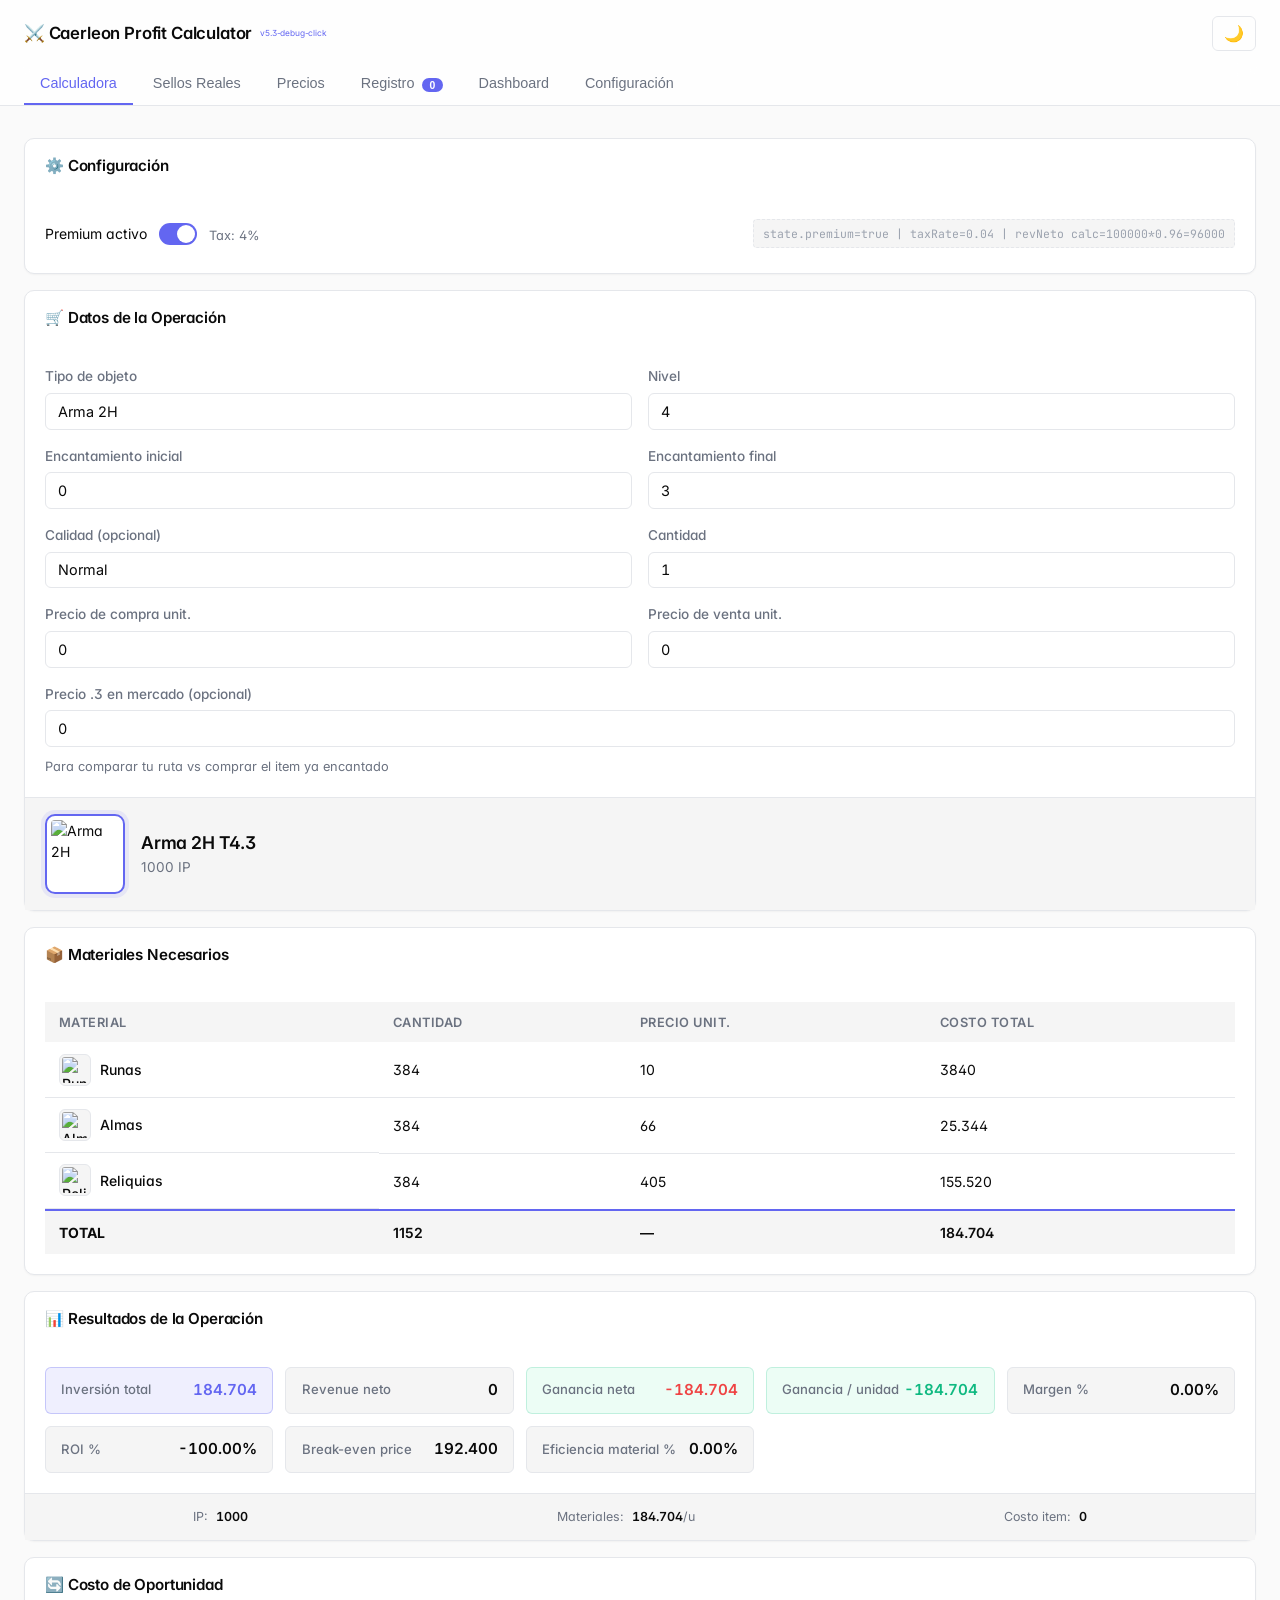
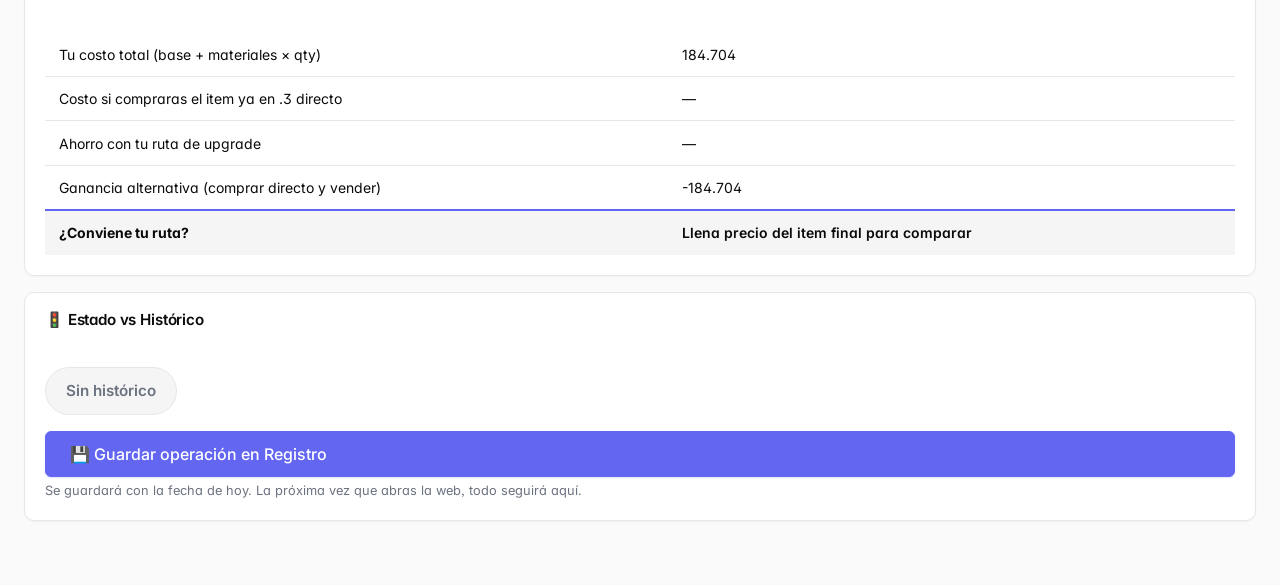
==== index.html @ 3585202a "New fix" ====
<!DOCTYPE html>
<html lang="es">
<head>
<meta charset="UTF-8">
<meta name="viewport" content="width=device-width, initial-scale=1.0">
<title>Calculadora de Profit de Caerleon</title>
<link rel="stylesheet" href="styles.css">
<script src="chart.umd.min.js"></script>
</head>
<body>
<div class="app">
  <!-- ========== HEADER ========== -->
  <header class="header">
    <div class="header-inner">
      <h1>⚔️ Caerleon Profit Calculator <small id="appVersion" style="font-size:0.5em;color:var(--accent);font-weight:400;"></small></h1>
      <button id="themeToggle" class="icon-btn" title="Cambiar tema">🌓</button>
    </div>
    <nav class="tabs">
      <button class="tab active" data-tab="calc">Calculadora</button>
      <button class="tab" data-tab="royal">Sellos Reales</button>
      <button class="tab" data-tab="precios">Precios</button>
      <button class="tab" data-tab="registro">Registro <span id="registroCount" class="badge">0</span></button>
      <button class="tab" data-tab="dashboard">Dashboard</button>
      <button class="tab" data-tab="settings">Configuración</button>
    </nav>
  </header>

  <main class="main">
    <!-- ========== TAB: CALCULADORA ========== -->
    <section id="tab-calc" class="tab-content active">
      <!-- Configuración -->
      <div class="card">
        <div class="card-header">⚙️ Configuración</div>
        <div class="card-body row gap-3 wrap">
          <label class="switch-row">
            <span>Premium activo</span>
            <input type="checkbox" id="cfgPremium" checked>
            <span class="switch-slider"></span>
            <span class="hint" id="cfgTaxHint">Tax: 4%</span>
          </label>
          <span class="debug-tax" id="debugTax"></span>
        </div>
      </div>

      <!-- Datos de la operación -->
      <div class="card">
        <div class="card-header">🛒 Datos de la Operación</div>
        <div class="card-body grid-2">
          <div class="field">
            <label>Tipo de objeto</label>
            <select id="inTipo"></select>
          </div>
          <div class="field">
            <label>Nivel</label>
            <select id="inTier">
              <option>4</option><option>5</option><option>6</option><option>7</option><option>8</option>
            </select>
          </div>
          <div class="field">
            <label>Encantamiento inicial</label>
            <select id="inEnchIni">
              <option>0</option><option>1</option><option>2</option><option>3</option>
            </select>
          </div>
          <div class="field">
            <label>Encantamiento final</label>
            <select id="inEnchFin">
              <option>0</option><option>1</option><option>2</option><option selected>3</option>
            </select>
          </div>
          <div class="field">
            <label>Calidad (opcional)</label>
            <select id="inCalidad">
              <option>Normal</option>
              <option>Bueno</option>
              <option>Notable</option>
              <option>Excelente</option>
              <option>Obra maestra</option>
            </select>
          </div>
          <div class="field">
            <label>Cantidad</label>
            <input type="number" id="inQty" value="1" min="1" step="1">
          </div>
          <div class="field">
            <label>Precio de compra unit.</label>
            <input type="number" id="inPCompra" value="0" min="0" step="1">
          </div>
          <div class="field">
            <label>Precio de venta unit.</label>
            <input type="number" id="inPVenta" value="0" min="0" step="1">
          </div>
          <div class="field full">
            <label id="inPDirLabel">Precio del item final en mercado (opcional)</label>
            <input type="number" id="inPDir" value="0" min="0" step="1" placeholder="0">
            <small class="hint">Para comparar tu ruta vs comprar el item ya encantado</small>
          </div>
        </div>
        <div class="item-preview" id="itemPreview"></div>
      </div>

      <!-- Materiales -->
      <div class="card">
        <div class="card-header">📦 Materiales Necesarios</div>
        <div class="card-body">
          <table class="data-table mat-table">
            <thead><tr><th>Material</th><th>Cantidad</th><th>Precio unit.</th><th>Costo total</th></tr></thead>
            <tbody>
              <tr><td class="mat-cell"><img class="mat-icon" data-mat="runa"  src="https://render.albiononline.com/v1/item/T5_RUNE.png"  alt="Runa"><span>Runas</span></td><td id="matRunaQty">0</td><td id="matRunaPrecio">0</td><td id="matRunaCosto">0</td></tr>
              <tr><td class="mat-cell"><img class="mat-icon" data-mat="alma"  src="https://render.albiononline.com/v1/item/T5_SOUL.png"  alt="Alma"><span>Almas</span></td><td id="matAlmaQty">0</td><td id="matAlmaPrecio">0</td><td id="matAlmaCosto">0</td></tr>
              <tr><td class="mat-cell"><img class="mat-icon" data-mat="relic" src="https://render.albiononline.com/v1/item/T5_RELIC.png" alt="Reliquia"><span>Reliquias</span></td><td id="matRelicQty">0</td><td id="matRelicPrecio">0</td><td id="matRelicCosto">0</td></tr>
              <tr class="total-row"><td><strong>TOTAL</strong></td><td id="matTotalQty">0</td><td>—</td><td id="matTotalCosto">0</td></tr>
            </tbody>
          </table>
        </div>
      </div>

      <!-- Resultados -->
      <div class="card">
        <div class="card-header">📊 Resultados de la Operación</div>
        <div class="card-body grid-2 results-grid">
          <div class="result-item primary"><span class="result-label">Inversión total</span><span class="result-val" id="rInversion">—</span></div>
          <div class="result-item"><span class="result-label">Revenue neto</span><span class="result-val" id="rRevNeto">—</span></div>
          <div class="result-item success big"><span class="result-label">Ganancia neta</span><span class="result-val" id="rProfit">—</span></div>
          <div class="result-item success"><span class="result-label">Ganancia / unidad</span><span class="result-val" id="rProfitUnit">—</span></div>
          <div class="result-item"><span class="result-label">Margen %</span><span class="result-val" id="rMargen">—</span></div>
          <div class="result-item"><span class="result-label">ROI %</span><span class="result-val" id="rROI">—</span></div>
          <div class="result-item"><span class="result-label">Break-even price</span><span class="result-val" id="rBreakeven">—</span></div>
          <div class="result-item"><span class="result-label">Eficiencia material %</span><span class="result-val" id="rEficiencia">—</span></div>
        </div>
        <div class="card-meta-line" id="cardMetaLine">
          <span>IP: <span id="rIP">—</span></span>
          <span>Materiales: <span id="rMatUnit">—</span>/u</span>
          <span>Costo item: <span id="rCostBase">—</span></span>
        </div>
      </div>

      <!-- Costo de oportunidad -->
      <div class="card">
        <div class="card-header">🔄 Costo de Oportunidad</div>
        <div class="card-body">
          <table class="data-table">
            <tbody>
              <tr><td>Tu costo total (base + materiales × qty)</td><td id="oppTuCosto">—</td></tr>
              <tr><td>Costo si compraras el item ya en <span id="oppEnchLabel">.3</span> directo</td><td id="oppDirecto">—</td></tr>
              <tr><td>Ahorro con tu ruta de upgrade</td><td id="oppAhorro">—</td></tr>
              <tr><td>Ganancia alternativa (comprar directo y vender)</td><td id="oppGananciaAlt">—</td></tr>
              <tr class="total-row"><td><strong>¿Conviene tu ruta?</strong></td><td id="oppVeredicto">—</td></tr>
            </tbody>
          </table>
        </div>
      </div>

      <!-- Estado + Guardar -->
      <div class="card">
        <div class="card-header">🚦 Estado vs Histórico</div>
        <div class="card-body">
          <div class="estado-badge" id="estadoBadge">Sin datos</div>
          <button id="btnGuardar" class="btn btn-primary btn-large">💾 Guardar operación en Registro</button>
          <p class="hint">Se guardará con la fecha de hoy. La próxima vez que abras la web, todo seguirá aquí.</p>
        </div>
      </div>
    </section>

    <!-- ========== TAB: SELLOS REALES ========== -->
    <section id="tab-royal" class="tab-content">
      <div class="card">
        <div class="card-header">⚙️ Configuración</div>
        <div class="card-body row gap-3 wrap">
          <label class="switch-row">
            <span>Premium activo</span>
            <input type="checkbox" id="royalPremium" class="switch-input">
            <span class="switch-slider"></span>
          </label>
          <span id="royalTaxHint" class="hint">Tax: 4% con Premium, 8% sin Premium.</span>
          <span class="debug-tax" id="royalDebugTax" style="margin-left:auto;font-size:0.75rem;color:var(--text-secondary);"></span>
        </div>
      </div>

      <div class="card">
        <div class="card-header">👑 Crafting con Sellos Reales</div>
        <div class="card-body">
          <p class="hint" style="margin-top:0;">Combinas un item base + sellos reales para crear un item "Real" que vendes en el Mercado Negro.</p>

          <div class="form-grid">
            <div>
              <label class="label">Slot del item</label>
              <div class="cselect" data-cs="royalSlot">
                <button type="button" class="cselect-trigger" aria-haspopup="listbox" aria-expanded="false">
                  <span class="cselect-label">Casco Real</span>
                  <svg class="cselect-chev" viewBox="0 0 24 24" width="14" height="14" fill="none" stroke="currentColor" stroke-width="2.5" stroke-linecap="round" stroke-linejoin="round"><polyline points="6 9 12 15 18 9"/></svg>
                </button>
                <ul class="cselect-menu" role="listbox">
                  <li role="option" data-value="helmet" class="cselect-option active">Casco Real</li>
                  <li role="option" data-value="chest" class="cselect-option">Peto Real</li>
                  <li role="option" data-value="boots" class="cselect-option">Botas Reales</li>
                </ul>
              </div>
              <small class="hint">Las capas usan Corazón + Blasón, no Sellos Reales.</small>
            </div>
            <div>
              <label class="label">Nivel</label>
              <div class="cselect" data-cs="royalTier">
                <button type="button" class="cselect-trigger" aria-haspopup="listbox" aria-expanded="false">
                  <span class="cselect-label">T4 (Sello Real de Aprendiz)</span>
                  <svg class="cselect-chev" viewBox="0 0 24 24" width="14" height="14" fill="none" stroke="currentColor" stroke-width="2.5" stroke-linecap="round" stroke-linejoin="round"><polyline points="6 9 12 15 18 9"/></svg>
                </button>
                <ul class="cselect-menu" role="listbox">
                  <li role="option" data-value="4" class="cselect-option active">T4 (Sello Real de Aprendiz)</li>
                  <li role="option" data-value="5" class="cselect-option">T5 (Sello Real de Experto)</li>
                  <li role="option" data-value="6" class="cselect-option">T6 (Sello Real de Maestro)</li>
                </ul>
              </div>
            </div>
            <div id="royalMaterialWrap">
              <label class="label">Material base</label>
              <div class="cselect" data-cs="royalMaterial">
                <button type="button" class="cselect-trigger" aria-haspopup="listbox" aria-expanded="false">
                  <span class="cselect-label">Tela</span>
                  <svg class="cselect-chev" viewBox="0 0 24 24" width="14" height="14" fill="none" stroke="currentColor" stroke-width="2.5" stroke-linecap="round" stroke-linejoin="round"><polyline points="6 9 12 15 18 9"/></svg>
                </button>
                <ul class="cselect-menu" role="listbox">
                  <li role="option" data-value="cloth" class="cselect-option active">Tela</li>
                  <li role="option" data-value="leather" class="cselect-option">Cuero</li>
                  <li role="option" data-value="plate" class="cselect-option">Placa</li>
                </ul>
              </div>
            </div>
            <div>
              <label for="royalQty" class="label">Cantidad</label>
              <input type="number" id="royalQty" class="input" value="1" min="1" step="1">
            </div>
            <div>
              <label for="royalBasePrice" class="label">Precio compra item base</label>
              <input type="number" id="royalBasePrice" class="input" value="0" min="0" step="1">
              <small class="hint">Ej: Túnica de Erudito, Casco de Soldado</small>
            </div>
            <div>
              <label class="label">Precio del Sello Real</label>
              <div class="sigil-price-display" id="royalSigilPriceDisplay">
                <img id="royalSigilIcon" class="mat-icon-sm" src="" alt="">
                <div class="sigil-price-info">
                  <div class="sigil-price-name"><span id="royalSigilName">Sello Real de Aprendiz</span></div>
                  <div class="sigil-price-value"><span id="royalSigilValue">0</span> plata</div>
                </div>
                <small class="hint">Edita este precio en la pestaña Precios.</small>
              </div>
            </div>
            <div>
              <label for="royalCraftFee" class="label">Costo crafteo (focus + estación)</label>
              <input type="number" id="royalCraftFee" class="input" value="2500" min="0" step="100">
              <small class="hint">Aprox 2-3k de plata</small>
            </div>
            <div>
              <label for="royalSellPrice" class="label">Precio venta item Real (Mercado Negro)</label>
              <input type="number" id="royalSellPrice" class="input" value="0" min="0" step="1">
              <small class="hint">Precio en el Mercado Negro (Caerleon)</small>
            </div>
          </div>
        </div>
      </div>

      <div class="card">
        <div class="card-header">📊 Resultado</div>
        <div class="card-body">
          <div class="royal-summary">
            <div class="royal-summary-left">
              <div class="royal-item-card">
                <img id="royalItemIcon" class="item-icon-lg" src="" alt="">
                <div>
                  <div id="royalItemName" class="royal-item-name">Casco Real</div>
                  <div id="royalItemMeta" class="royal-item-meta">T4 · Tela · Cantidad: 1</div>
                </div>
              </div>
              <div class="royal-costs">
                <div class="cost-row"><span>Objeto base (<span id="royalBaseCount">1</span>×)</span><span id="royalBaseCost">0</span></div>
                <div class="cost-row"><span>Sellos (<span id="royalSigilCount">2</span>× <span id="royalSigilTierLbl">T4</span> × <span id="royalQtyLbl">1</span> und)</span><span id="royalSigilCost">0</span></div>
                <div class="cost-row"><span>Costo crafteo</span><span id="royalCraftCost">0</span></div>
                <div class="cost-row total"><span>Inversión total</span><span id="royalTotalCost">0</span></div>
              </div>
            </div>
            <div class="royal-summary-right">
              <div class="cost-row"><span>Venta (<span id="royalSellQtyLbl">1</span> und)</span><span id="royalGrossRevenue">0</span></div>
              <div class="cost-row"><span>Impuesto (<span id="royalTaxPctLbl">4</span>%)</span><span id="royalTaxAmount">0</span></div>
              <div class="cost-row"><span>Ingreso neto</span><span id="royalNetRevenue">0</span></div>
              <div class="cost-row total"><span>Ganancia</span><span id="royalProfit">0</span></div>
              <div class="royal-metrics">
                <div class="metric-pill"><span class="metric-lbl">ROI</span><span id="royalROI">0%</span></div>
                <div class="metric-pill"><span class="metric-lbl">Margen</span><span id="royalMargin">0%</span></div>
                <div class="metric-pill"><span class="metric-lbl">Ganancia/unidad</span><span id="royalProfitUnit">0</span></div>
              </div>
              <div class="row gap-2" style="margin-top: 1rem;">
                <button id="royalRegister" class="btn btn-primary">📝 Registrar operación</button>
                <button id="royalReset" class="btn btn-secondary">↺ Limpiar</button>
              </div>
            </div>
          </div>
        </div>
      </div>
    </section>

    <!-- ========== TAB: PRECIOS ========== -->
    <section id="tab-precios" class="tab-content">
      <div class="card">
        <div class="card-header">💰 Precios de Materiales (por unidad)</div>
        <div class="card-body">
          <p class="hint">Edita los precios a los que TÚ compraste cada material. Se usan en todas las operaciones.</p>
          <table class="data-table editable-table">
            <thead><tr><th>Nivel</th><th><img class="header-icon" data-mat="runa"  src="https://render.albiononline.com/v1/item/T5_RUNE.png"  alt="">Runa</th><th><img class="header-icon" data-mat="alma"  src="https://render.albiononline.com/v1/item/T5_SOUL.png"  alt="">Alma</th><th><img class="header-icon" data-mat="relic" src="https://render.albiononline.com/v1/item/T5_RELIC.png" alt="">Reliquia</th></tr></thead>
            <tbody id="preciosBody"></tbody>
          </table>
          <small class="hint" style="display:block;margin-top:0.5rem;">✓ Se guardan automáticamente al editar.</small>
        </div>
      </div>

      <div class="card">
        <div class="card-header">👑 Precios de Sellos Reales (T4 - T6)</div>
        <div class="card-body">
          <p class="hint">Precio por unidad de cada Sello Real. Se usan automáticamente en el módulo de <strong>Sellos Reales</strong>.</p>
          <table class="data-table editable-table sigilos-table">
            <thead>
              <tr>
                <th>Nivel</th>
                <th><img class="header-icon" src="https://render.albiononline.com/v1/item/QUESTITEM_TOKEN_ROYAL_T4.png" alt="Aprendiz">Sello Real (por unidad)</th>
              </tr>
            </thead>
            <tbody id="sellosBody"></tbody>
          </table>
          <small class="hint" style="display:block;margin-top:0.5rem;">✓ Se guardan automáticamente al editar.</small>
        </div>
      </div>
    </section>

    <!-- ========== TAB: REGISTRO ========== -->
    <section id="tab-registro" class="tab-content">
      <div class="card">
        <div class="card-header">
          <span>📜 Registro de Operaciones</span>
          <span class="badge" id="regCountHeader">0 operaciones</span>
        </div>
        <div class="card-body">
          <div class="filters row gap-2 wrap">
            <input type="text" id="regSearch" placeholder="🔍 Buscar por tipo/tier/notas..." class="search-input">
            <select id="regFilterTipo">
              <option value="">Todos los tipos</option>
            </select>
            <select id="regFilterEstado">
              <option value="">Todos los estados</option>
              <option>🟢 Excelente</option>
              <option>🟡 Buena</option>
              <option>🔵 Bulk Win</option>
              <option>🟠 Marginal</option>
              <option>🔴 Pérdida</option>
            </select>
            <button id="btnLimpiarFiltros" class="btn btn-secondary">Limpiar filtros</button>
          </div>
          <div class="table-scroll">
            <table class="data-table registro-table">
              <thead>
                <tr>
                  <th></th>
                  <th>Fecha</th>
                  <th>Tipo</th>
                  <th>Nivel</th>
                  <th>Enc.</th>
                  <th>Cant.</th>
                  <th>Inversión</th>
                  <th>P.Venta (esp.)</th>
                  <th>Ganancia Real</th>
                  <th>Estado</th>
                  <th></th>
                </tr>
              </thead>
              <tbody id="registroBody"></tbody>
            </table>
          </div>
          <p class="hint" id="regEmpty" style="display:none;">📭 Sin operaciones registradas todavía. Ve a Calculadora y guarda tu primera.</p>
        </div>
      </div>
    </section>

    <!-- ========== TAB: DASHBOARD ========== -->
    <section id="tab-dashboard" class="tab-content">
      <!-- Period selector + Goal config -->
      <div class="dashboard-toolbar">
        <div class="period-selector">
          <label>Período</label>
          <select id="dashPeriod">
            <option value="week">Última semana</option>
            <option value="month" selected>Mes</option>
            <option value="custom">Por fecha</option>
          </select>
          <select id="dashMonthSelect" class="hidden">
            <!-- populated by JS -->
          </select>
        </div>
        <div class="goal-config" id="goalConfig">
          <label>Meta</label>
          <input type="number" id="dashGoalAmount" value="1000000" min="0" step="100000">
          <select id="dashGoalPeriod">
            <option value="day">diaria</option>
            <option value="week">semanal</option>
            <option value="month" selected>mensual</option>
          </select>
        </div>
      </div>
      <div class="period-custom hidden" id="periodCustom">
        <label>Desde</label>
        <input type="date" id="dashDateFrom">
        <label>Hasta</label>
        <input type="date" id="dashDateTo">
      </div>

      <div class="kpi-grid" id="kpiGrid"></div>

      <!-- Comparative chart: current vs previous period -->
      <div class="chart-card">
        <div class="chart-header-row">
          <div>
            <div class="chart-title">Profit por día</div>
            <div class="chart-subtitle">Sólidas = período actual · gris = período anterior</div>
          </div>
          <div class="chart-trend-pill" id="compareTrend">—</div>
        </div>
        <canvas id="chartCompare"></canvas>
      </div>

      <div class="grid-2-cards">
        <div class="chart-card">
          <div class="chart-title">Distribución por estado</div>
          <div class="chart-subtitle">Cómo se reparten tus operaciones</div>
          <div class="donut-wrapper">
            <canvas id="chartStatus"></canvas>
            <div class="donut-center">
              <div class="donut-center-value" id="donutCenterValue">0</div>
              <div class="donut-center-label">Operaciones</div>
            </div>
          </div>
          <div class="donut-legend" id="donutLegend"></div>
        </div>
        <div class="chart-card">
          <div class="chart-title">Meta del período</div>
          <div class="chart-subtitle">Progreso hacia tu objetivo</div>
          <div class="gauge-wrapper">
            <canvas id="chartGauge"></canvas>
            <div class="gauge-center">
              <div class="gauge-value" id="gaugeValue">0%</div>
              <div class="gauge-label" id="gaugeLabel">de la meta</div>
            </div>
          </div>
          <div class="goal-meta-info" id="goalMetaInfo">
            <span id="goalRemaining">— restantes</span>
          </div>
        </div>
      </div>

      <div class="grid-2-cards">
        <div class="chart-card">
          <div class="chart-title">Profit por tier</div>
          <div class="chart-subtitle">Cuál te deja más silver</div>
          <canvas id="chartTier"></canvas>
        </div>
        <div class="chart-card">
          <div class="chart-title">Profit por tipo de objeto</div>
          <div class="chart-subtitle">Cuál item es tu fuerte</div>
          <canvas id="chartTipo" style="max-height: 220px;"></canvas>
        </div>
      </div>

      <div class="chart-card">
        <div class="chart-title">Top operaciones</div>
        <div class="chart-subtitle">Tus mejores trades del período</div>
        <div class="performer-list" id="performerList"></div>
      </div>
    </section>

    <!-- ========== TAB: SETTINGS ========== -->
    <section id="tab-settings" class="tab-content">
      <!-- ===== SYNC CARD (minimalist) ===== -->
      <div class="card">
        <div class="card-header">☁️ Sincronización</div>
        <div class="card-body">
          <!-- Connected view: just status pill + auto-sync indicator -->
          <div id="syncConnectedView" class="hidden">
            <div class="sync-info">
              <div class="sync-status-row">
                <span class="sync-pulse-dot"></span>
                <span><strong>Auto-sync activo</strong></span>
              </div>
              <p class="hint" id="syncConnectedInfo" style="margin: 0.5rem 0 0 0;">
                Tus datos se guardan automáticamente en este dispositivo y en la nube.
              </p>
            </div>
          </div>

          <!-- Not connected view: token input only -->
          <div id="syncSetupView">
            <p class="hint" style="margin-top: 0;">
              Conecta una vez con GitHub para que tu data se sincronice automáticamente entre dispositivos.
            </p>
            <details class="gist-help" style="margin-top: 0.75rem;">
              <summary>📖 ¿Cómo conecto? (click aquí)</summary>
              <ol class="hint" style="margin-top: 0.5rem; padding-left: 1.2rem; line-height: 1.7;">
                <li>Ve a <a href="https://github.com/settings/tokens/new?scopes=gist&description=Caerleon%20Profit%20Calculator" target="_blank" rel="noopener">github.com/settings/tokens/new</a></li>
                <li>Marca solo el scope <code>gist</code> (ya viene marcado)</li>
                <li>Click <strong>Generate token</strong> y cópialo (empieza con <code>ghp_...</code>)</li>
                <li>Pégalo abajo. Solo lo haces una vez.</li>
              </ol>
            </details>
            <div class="form-grid" style="margin-top: 1rem;">
              <div>
                <label for="ghToken" class="label">GitHub Token</label>
                <input type="password" id="ghToken" class="input" placeholder="ghp_xxxxxxxxxxxxxxxxxxxx" autocomplete="off">
              </div>
              <div>
                <label for="ghGistId" class="label">Gist ID (opcional)</label>
                <input type="text" id="ghGistId" class="input" placeholder="se crea automáticamente">
              </div>
            </div>
            <div class="row" style="margin-top: 1rem;">
              <button id="btnSyncSave" class="btn btn-primary">🔗 Conectar</button>
            </div>
          </div>

          <!-- Hidden status indicator (used internally) -->
          <div id="syncStatus" class="hidden"></div>
        </div>
      </div>

      <!-- ===== BACKUP CARD (minimalist) ===== -->
      <div class="card">
        <div class="card-header">💾 Respaldo Local</div>
        <div class="card-body">
          <p class="hint" style="margin: 0;">
            Tus datos se guardan automáticamente en este navegador.
          </p>
          <div id="storageInfo" class="hint" style="margin-top: 0.5rem;"></div>
          <div id="backupRestoreArea" class="hidden" style="margin-top: 0.75rem;">
            <button id="btnRestoreBackup" class="btn btn-secondary btn-sm">♻️ Restaurar respaldo automático</button>
          </div>
        </div>
      </div>

      <!-- ===== ADVANCED (collapsed by default) ===== -->
      <details class="advanced-section">
        <summary>⚙️ Opciones avanzadas</summary>
        <div class="card-body" style="padding-top: 1rem;">
          <div class="row gap-2 wrap">
            <button id="btnExport" class="btn btn-secondary btn-sm">📤 Exportar JSON</button>
            <button id="btnImport" class="btn btn-secondary btn-sm">📥 Importar JSON</button>
            <input type="file" id="fileImport" accept=".json" style="display:none">
            <button id="btnSyncTest" class="btn btn-secondary btn-sm">🔌 Probar conexión</button>
            <button id="btnSyncNow" class="btn btn-secondary btn-sm">⬆️ Forzar push</button>
            <button id="btnSyncPull" class="btn btn-secondary btn-sm">⬇️ Forzar pull</button>
            <button id="btnSyncDisconnect" class="btn btn-danger btn-sm">🔌 Desconectar nube</button>
            <button id="btnClear" class="btn btn-danger btn-sm">🗑️ Borrar todo local</button>
          </div>
        </div>
      </details>

      <!-- ===== ABOUT ===== -->
      <div class="card">
        <div class="card-header">ℹ️ Acerca de</div>
        <div class="card-body">
          <p><strong>Calculadora de Profit de Caerleon</strong> — Para Albion Online.</p>
          <p>Calcula profits de Black Market (Caerleon) considerando materiales, encantamientos y tax.</p>
          <p class="hint">Tax: 4% con Premium, 8% sin Premium. Materiales por paso: 2H=384, 1H=288, Pecho/Bolsa=192, Cabeza/Pies/Capa/Secundaria=96.</p>
        </div>
      </div>
    </section>
  </main>
</div>

<div id="toast" class="toast"></div>

<script src="app.js?v=5.3"></script>
</body>
</html>
---- styles.css ----
/* ===========================================
   Caerleon Profit Calculator - Styles v2
   Dual theme (light default), modern typography
   Inspired by Linear / Vercel / modern fintech
   =========================================== */

@import url('https://fonts.googleapis.com/css2?family=Inter:wght@400;500;600;700;800&family=JetBrains+Mono:wght@500&display=swap');

:root,
[data-theme="light"] {
  /* Surface */
  --bg-base: #fafafa;
  --bg-card: #ffffff;
  --bg-card-hover: #ffffff;
  --bg-subtle: #f5f5f5;
  --bg-input: #ffffff;
  --bg-input-focus: #ffffff;

  /* Borders */
  --border: #e5e7eb;
  --border-hover: #d1d5db;
  --border-focus: #6366f1;

  /* Text */
  --text-primary: #0a0a0a;
  --text-secondary: #6b7280;
  --text-muted: #9ca3af;
  --text-inverse: #ffffff;

  /* Accent (Indigo, modern) */
  --accent: #6366f1;
  --accent-hover: #4f46e5;
  --accent-dim: rgba(99, 102, 241, 0.1);
  --accent-border: rgba(99, 102, 241, 0.3);

  /* Status */
  --success: #10b981;
  --success-bg: #ecfdf5;
  --success-border: rgba(16, 185, 129, 0.2);
  --warning: #f59e0b;
  --warning-bg: #fffbeb;
  --warning-border: rgba(245, 158, 11, 0.2);
  --danger: #ef4444;
  --danger-bg: #fef2f2;
  --danger-border: rgba(239, 68, 68, 0.2);
  --info: #3b82f6;
  --info-bg: #eff6ff;
  --info-border: rgba(59, 130, 246, 0.2);

  /* Estados del Excel */
  --excelente: #10b981;
  --buena: #f59e0b;
  --bulk: #6366f1;
  --marginal: #f97316;
  --perdida: #ef4444;

  /* Effects */
  --shadow-sm: 0 1px 2px rgba(0,0,0,0.04);
  --shadow:    0 1px 3px rgba(0,0,0,0.06), 0 1px 2px rgba(0,0,0,0.04);
  --shadow-md: 0 4px 8px rgba(0,0,0,0.06), 0 2px 4px rgba(0,0,0,0.04);
  --shadow-lg: 0 10px 20px rgba(0,0,0,0.08), 0 4px 8px rgba(0,0,0,0.04);
  --radius-sm: 6px;
  --radius:    10px;
  --radius-lg: 14px;

  /* Animation tokens (emil-design) */
  --ease-out:    cubic-bezier(0.23, 1, 0.32, 1);
  --ease-in-out: cubic-bezier(0.77, 0, 0.175, 1);
  --ease-drawer: cubic-bezier(0.32, 0.72, 0, 1);

  --dur-press: 120ms;
  --dur-hover: 180ms;
  --dur-tab:   220ms;
  --dur-modal: 280ms;
  --dur-toast: 300ms;
  --dur-card:  250ms;

  /* Chart colors */
  --chart-grid: rgba(0, 0, 0, 0.05);
  --chart-text: #6b7280;
}

[data-theme="dark"] {
  --bg-base: #0a0a0a;
  --bg-card: #131316;
  --bg-card-hover: #1a1a1f;
  --bg-subtle: #0d0d10;
  --bg-input: #0d0d10;
  --bg-input-focus: #1a1a1f;

  --border: #27272a;
  --border-hover: #3f3f46;
  --border-focus: #818cf8;

  --text-primary: #fafafa;
  --text-secondary: #a1a1aa;
  --text-muted: #71717a;
  --text-inverse: #0a0a0a;

  --accent: #818cf8;
  --accent-hover: #a5b4fc;
  --accent-dim: rgba(129, 140, 248, 0.15);
  --accent-border: rgba(129, 140, 248, 0.4);

  --success: #34d399;
  --success-bg: rgba(52, 211, 153, 0.1);
  --success-border: rgba(52, 211, 153, 0.3);
  --warning: #fbbf24;
  --warning-bg: rgba(251, 191, 36, 0.1);
  --warning-border: rgba(251, 191, 36, 0.3);
  --danger: #f87171;
  --danger-bg: rgba(248, 113, 113, 0.1);
  --danger-border: rgba(248, 113, 113, 0.3);
  --info: #60a5fa;
  --info-bg: rgba(96, 165, 250, 0.1);
  --info-border: rgba(96, 165, 250, 0.3);

  --excelente: #34d399;
  --buena: #fbbf24;
  --bulk: #818cf8;
  --marginal: #fb923c;
  --perdida: #f87171;

  --shadow-sm: 0 1px 2px rgba(0,0,0,0.3);
  --shadow:    0 1px 3px rgba(0,0,0,0.4), 0 1px 2px rgba(0,0,0,0.3);
  --shadow-md: 0 4px 8px rgba(0,0,0,0.5), 0 2px 4px rgba(0,0,0,0.3);
  --shadow-lg: 0 10px 20px rgba(0,0,0,0.5), 0 4px 8px rgba(0,0,0,0.3);

  --chart-grid: rgba(255, 255, 255, 0.06);
  --chart-text: #a1a1aa;
}

/* ========== BASE ========== */
* { box-sizing: border-box; margin: 0; padding: 0; }

html, body { height: 100%; }

body {
  font-family: 'Inter', -apple-system, BlinkMacSystemFont, "Segoe UI", Roboto, sans-serif;
  background: var(--bg-base);
  color: var(--text-primary);
  font-size: 14px;
  line-height: 1.5;
  -webkit-font-smoothing: antialiased;
  -moz-osx-font-smoothing: grayscale;
  font-feature-settings: 'cv11', 'ss01', 'ss03';
  transition: background-color var(--dur-modal) var(--ease-out),
              color var(--dur-modal) var(--ease-out);
}

/* ========== LAYOUT ========== */
.app {
  min-height: 100vh;
  display: flex;
  flex-direction: column;
}

.header {
  background: rgba(255, 255, 255, 0.8);
  backdrop-filter: saturate(180%) blur(20px);
  -webkit-backdrop-filter: saturate(180%) blur(20px);
  border-bottom: 1px solid var(--border);
  position: sticky;
  top: 0;
  z-index: 10;
  transition: background var(--dur-modal) var(--ease-out),
              border-color var(--dur-modal) var(--ease-out);
}

[data-theme="dark"] .header {
  background: rgba(10, 10, 10, 0.8);
}

.header-inner {
  max-width: 1280px;
  margin: 0 auto;
  padding: 1rem 1.5rem 0.75rem;
  display: flex;
  justify-content: space-between;
  align-items: center;
}

.header h1 {
  font-size: 1.05rem;
  color: var(--text-primary);
  font-weight: 600;
  letter-spacing: -0.01em;
  display: flex;
  align-items: center;
  gap: 0.5rem;
}

.tabs {
  max-width: 1280px;
  margin: 0 auto;
  padding: 0 1.5rem;
  display: flex;
  gap: 0.25rem;
  overflow-x: auto;
}

.tab {
  background: transparent;
  border: none;
  color: var(--text-secondary);
  padding: 0.75rem 1rem;
  cursor: pointer;
  font-size: 0.9rem;
  font-weight: 500;
  border-bottom: 2px solid transparent;
  transition: color var(--dur-hover) var(--ease-out),
              border-color var(--dur-tab) var(--ease-out),
              transform var(--dur-press) var(--ease-out);
  white-space: nowrap;
  position: relative;
}

.tab:hover { color: var(--text-primary); }
.tab:active { transform: scale(0.97); }
.tab.active {
  color: var(--accent);
  border-bottom-color: var(--accent);
}

.badge {
  background: var(--accent);
  color: white;
  font-size: 0.65rem;
  padding: 0.1rem 0.45rem;
  border-radius: 10px;
  margin-left: 0.25rem;
  font-weight: 600;
}

.main {
  max-width: 1280px;
  margin: 0 auto;
  padding: 2rem 1.5rem 3rem;
  width: 100%;
}

.tab-content {
  display: none;
  animation: tab-in var(--dur-tab) var(--ease-out);
}

.tab-content.active { display: block; }

@keyframes tab-in {
  from { opacity: 0; transform: translateY(4px); }
  to   { opacity: 1; transform: translateY(0); }
}

/* ========== CARDS ========== */
.card {
  background: var(--bg-card);
  border: 1px solid var(--border);
  border-radius: var(--radius);
  margin-bottom: 1rem;
  box-shadow: var(--shadow-sm);
  transition: border-color var(--dur-card) var(--ease-out),
              transform var(--dur-card) var(--ease-out),
              box-shadow var(--dur-card) var(--ease-out),
              background-color var(--dur-modal) var(--ease-out);
}

.card:hover {
  border-color: var(--border-hover);
  box-shadow: var(--shadow-md);
}

.card-header {
  padding: 1rem 1.25rem;
  font-weight: 600;
  font-size: 0.95rem;
  color: var(--text-primary);
  display: flex;
  justify-content: space-between;
  align-items: center;
  letter-spacing: -0.01em;
}

.card-header .muted {
  color: var(--text-secondary);
  font-size: 0.85rem;
  font-weight: 400;
}

.card-body {
  padding: 1.25rem;
}

/* ========== FORMS ========== */
.grid-2 {
  display: grid;
  grid-template-columns: repeat(2, 1fr);
  gap: 1rem;
}

.field {
  display: flex;
  flex-direction: column;
  gap: 0.4rem;
}

.field.full { grid-column: 1 / -1; }

.field label {
  font-size: 0.85rem;
  color: var(--text-secondary);
  font-weight: 500;
}

.field input,
.field select,
.search-input,
input[type="text"],
input[type="number"] {
  background: var(--bg-input);
  border: 1px solid var(--border);
  border-radius: var(--radius-sm);
  padding: 0.55rem 0.75rem;
  color: var(--text-primary);
  font-size: 0.9rem;
  font-family: inherit;
  font-weight: 400;
  width: 100%;
  transition: border-color var(--dur-hover) var(--ease-out),
              box-shadow var(--dur-hover) var(--ease-out),
              background-color var(--dur-modal) var(--ease-out);
}

.field input:focus,
.field select:focus,
.search-input:focus {
  outline: none;
  border-color: var(--accent);
  box-shadow: 0 0 0 3px var(--accent-dim);
}

input[type="number"] {
  font-variant-numeric: tabular-nums;
  font-feature-settings: 'tnum';
}

select {
  appearance: none;
  -webkit-appearance: none;
  background-image: url("data:image/svg+xml,%3Csvg xmlns='http://www.w3.org/2000/svg' width='12' height='12' viewBox='0 0 12 12' fill='none'%3E%3Cpath d='M3 4.5L6 7.5L9 4.5' stroke='%236b7280' stroke-width='1.5' stroke-linecap='round' stroke-linejoin='round'/%3E%3C/svg%3E");
  background-repeat: no-repeat;
  background-position: right 0.7rem center;
  padding-right: 2rem;
}

/* ========== BUTTONS ========== */
.btn {
  background: var(--bg-card);
  border: 1px solid var(--border);
  color: var(--text-primary);
  padding: 0.55rem 1rem;
  border-radius: var(--radius-sm);
  font-size: 0.9rem;
  font-family: inherit;
  font-weight: 500;
  cursor: pointer;
  transition: background-color var(--dur-hover) var(--ease-out),
              border-color var(--dur-hover) var(--ease-out),
              color var(--dur-hover) var(--ease-out),
              transform var(--dur-press) var(--ease-out),
              box-shadow var(--dur-hover) var(--ease-out);
  display: inline-flex;
  align-items: center;
  gap: 0.4rem;
  will-change: transform;
}

.btn:hover {
  background: var(--bg-subtle);
  border-color: var(--border-hover);
}

.btn:active { transform: scale(0.97); }

.btn-primary {
  background: var(--accent);
  color: white;
  border-color: var(--accent);
  box-shadow: 0 1px 2px rgba(99, 102, 241, 0.2);
}

.btn-primary:hover {
  background: var(--accent-hover);
  border-color: var(--accent-hover);
  box-shadow: 0 4px 12px rgba(99, 102, 241, 0.3);
}

.btn-secondary { background: var(--bg-subtle); }

.btn-danger {
  background: var(--danger-bg);
  color: var(--danger);
  border-color: var(--danger-border);
}

.btn-danger:hover {
  background: var(--danger);
  color: white;
  border-color: var(--danger);
}

.btn-large {
  padding: 0.75rem 1.5rem;
  font-size: 1rem;
  width: 100%;
  margin-top: 1rem;
}

.icon-btn {
  background: transparent;
  border: 1px solid var(--border);
  color: var(--text-secondary);
  font-size: 1rem;
  cursor: pointer;
  padding: 0.45rem 0.7rem;
  border-radius: var(--radius-sm);
  transition: all var(--dur-hover) var(--ease-out);
}

.icon-btn:hover {
  background: var(--bg-subtle);
  color: var(--text-primary);
  border-color: var(--border-hover);
}

/* ========== SWITCH ========== */
.switch-row {
  display: flex;
  align-items: center;
  gap: 0.75rem;
  cursor: pointer;
  padding: 0.5rem 0;
  user-select: none;
}

.switch-row input[type="checkbox"] { display: none; }

.switch-slider {
  width: 38px;
  height: 22px;
  background: var(--border);
  border-radius: 12px;
  position: relative;
  transition: background var(--dur-hover) var(--ease-out);
  flex-shrink: 0;
}

.switch-slider::after {
  content: "";
  position: absolute;
  top: 2px;
  left: 2px;
  width: 18px;
  height: 18px;
  background: white;
  border-radius: 50%;
  transition: transform var(--dur-hover) var(--ease-out);
  box-shadow: var(--shadow-sm);
}

.switch-row input:checked + .switch-slider { background: var(--accent); }
.switch-row input:checked + .switch-slider::after { transform: translateX(16px); }

/* ========== TABLES ========== */
.data-table {
  width: 100%;
  border-collapse: collapse;
  font-size: 0.875rem;
}

.data-table th {
  background: var(--bg-subtle);
  color: var(--text-secondary);
  padding: 0.65rem 0.85rem;
  text-align: left;
  font-weight: 600;
  font-size: 0.8rem;
  text-transform: uppercase;
  letter-spacing: 0.04em;
  white-space: nowrap;
}

.data-table td {
  padding: 0.7rem 0.85rem;
  border-bottom: 1px solid var(--border);
  color: var(--text-primary);
}

.data-table tr:last-child td { border-bottom: none; }

.data-table tr:hover td { background: var(--bg-subtle); }

.data-table .total-row td {
  background: var(--bg-subtle);
  font-weight: 600;
  border-top: 2px solid var(--accent);
  color: var(--text-primary);
}

.editable-table input {
  width: 100%;
  background: var(--bg-input);
  border: 1px solid var(--border);
  color: var(--text-primary);
  padding: 0.45rem 0.6rem;
  border-radius: 4px;
  font-family: inherit;
  font-size: 0.875rem;
  transition: border-color var(--dur-hover) var(--ease-out);
}

.editable-table input:focus {
  outline: none;
  border-color: var(--accent);
  box-shadow: 0 0 0 3px var(--accent-dim);
}

.table-scroll { overflow-x: auto; max-width: 100%; }

/* ========== RESULTS ========== */
.results-grid {
  display: grid;
  grid-template-columns: repeat(auto-fit, minmax(220px, 1fr));
  gap: 0.75rem;
}

.result-item {
  display: flex;
  justify-content: space-between;
  align-items: center;
  padding: 0.7rem 0.95rem;
  background: var(--bg-subtle);
  border-radius: var(--radius-sm);
  border: 1px solid var(--border);
  transition: border-color var(--dur-hover) var(--ease-out);
}

.result-item:hover { border-color: var(--border-hover); }

.result-item.primary {
  background: var(--accent-dim);
  border-color: var(--accent-border);
}

.result-item.success {
  background: var(--success-bg);
  border-color: var(--success-border);
}

.result-item.success.big {
  font-size: 1.05rem;
  font-weight: 600;
}

.result-item.warning {
  background: var(--warning-bg);
  border-color: var(--warning-border);
}

.result-label {
  color: var(--text-secondary);
  font-size: 0.82rem;
  font-weight: 500;
}

.result-val {
  font-weight: 600;
  font-variant-numeric: tabular-nums;
  font-feature-settings: 'tnum';
  color: var(--text-primary);
  font-size: 0.95rem;
}

.result-item.primary .result-val { color: var(--accent); }
.result-item.success .result-val { color: var(--success); }

/* Card meta line (IP, materiales unit, costo item) */
.card-meta-line {
  display: flex;
  justify-content: space-around;
  flex-wrap: wrap;
  gap: 0.75rem;
  padding: 0.85rem 1.25rem;
  border-top: 1px solid var(--border);
  font-size: 0.78rem;
  color: var(--text-secondary);
  background: var(--bg-subtle);
}

.card-meta-line span span {
  color: var(--text-primary);
  font-weight: 600;
  font-variant-numeric: tabular-nums;
  margin-left: 0.25rem;
}

/* ========== ESTADO BADGE ========== */
.estado-badge {
  display: inline-flex;
  align-items: center;
  padding: 0.7rem 1.25rem;
  border-radius: 100px;
  font-weight: 600;
  font-size: 0.95rem;
  background: var(--bg-subtle);
  border: 1px solid var(--border);
  color: var(--text-secondary);
}

.estado-badge.excelente { background: var(--success-bg); color: var(--excelente); border-color: var(--success-border); }
.estado-badge.buena { background: var(--warning-bg); color: var(--buena); border-color: var(--warning-border); }
.estado-badge.bulk { background: var(--accent-dim); color: var(--bulk); border-color: var(--accent-border); }
.estado-badge.marginal { background: rgba(249, 115, 22, 0.08); color: var(--marginal); border-color: rgba(249, 115, 22, 0.25); }
.estado-badge.perdida { background: var(--danger-bg); color: var(--perdida); border-color: var(--danger-border); }

/* ========== DASHBOARD TOOLBAR ========== */
.dashboard-toolbar {
  display: flex;
  justify-content: space-between;
  align-items: flex-end;
  gap: 1.5rem;
  margin-bottom: 1.25rem;
  flex-wrap: wrap;
}

.period-selector,
.goal-config {
  display: flex;
  align-items: center;
  gap: 0.6rem;
}

.period-selector label,
.goal-config label {
  font-size: 0.78rem;
  color: var(--text-secondary);
  font-weight: 500;
  text-transform: uppercase;
  letter-spacing: 0.04em;
}

.period-selector select,
.goal-config select,
.goal-config input {
  background: var(--bg-card);
  border: 1px solid var(--border);
  border-radius: var(--radius-sm);
  padding: 0.5rem 0.75rem;
  font-size: 0.9rem;
  color: var(--text-primary);
  font-family: inherit;
  transition: border-color var(--dur-hover) var(--ease-out),
              box-shadow var(--dur-hover) var(--ease-out);
}

.goal-config input {
  width: 130px;
  font-variant-numeric: tabular-nums;
}

.period-selector select:focus,
.goal-config select:focus,
.goal-config input:focus {
  outline: none;
  border-color: var(--accent);
  box-shadow: 0 0 0 3px var(--accent-dim);
}

.period-custom {
  display: flex;
  align-items: center;
  gap: 0.6rem;
  margin-bottom: 1rem;
  padding: 0.85rem 1rem;
  background: var(--bg-card);
  border: 1px solid var(--border);
  border-radius: var(--radius);
}

.debug-tax {
  margin-left: auto;
  font-family: 'JetBrains Mono', 'SF Mono', 'Menlo', monospace;
  font-size: 0.72rem;
  color: var(--text-muted);
  padding: 0.3rem 0.55rem;
  background: var(--bg-subtle);
  border-radius: 4px;
  border: 1px dashed var(--border);
}

.period-custom.hidden { display: none; }

#dashMonthSelect.hidden { display: none !important; }

/* Chart card header with trend pill */
.chart-header-row {
  display: flex;
  justify-content: space-between;
  align-items: flex-start;
  margin-bottom: 1rem;
}

.chart-trend-pill {
  padding: 0.4rem 0.85rem;
  border-radius: 100px;
  font-size: 0.82rem;
  font-weight: 600;
  font-variant-numeric: tabular-nums;
  background: var(--bg-subtle);
  color: var(--text-secondary);
  border: 1px solid var(--border);
  white-space: nowrap;
}

.chart-trend-pill.up { background: var(--success-bg); color: var(--success); border-color: var(--success-border); }
.chart-trend-pill.down { background: var(--danger-bg); color: var(--danger); border-color: var(--danger-border); }
.chart-trend-pill.neutral { background: var(--bg-subtle); color: var(--text-secondary); }

.period-custom label {
  font-size: 0.82rem;
  color: var(--text-secondary);
  font-weight: 500;
}

.period-custom input[type="date"] {
  background: var(--bg-input);
  border: 1px solid var(--border);
  border-radius: var(--radius-sm);
  padding: 0.45rem 0.7rem;
  font-size: 0.875rem;
  color: var(--text-primary);
  font-family: inherit;
}

.goal-meta-info {
  text-align: center;
  margin-top: 0.5rem;
  font-size: 0.82rem;
  color: var(--text-secondary);
  font-variant-numeric: tabular-nums;
}

.goal-meta-info.met { color: var(--success); font-weight: 600; }
.goal-meta-info.over { color: var(--accent); font-weight: 600; }

/* ========== DASHBOARD - KPI CARDS WITH SPARKLINES ========== */
.kpi-grid {
  display: grid;
  grid-template-columns: repeat(auto-fit, minmax(220px, 1fr));
  gap: 1rem;
  margin-bottom: 1.5rem;
}

.kpi-card {
  background: var(--bg-card);
  border: 1px solid var(--border);
  border-radius: var(--radius);
  padding: 1.1rem 1.25rem;
  display: flex;
  flex-direction: column;
  gap: 0.3rem;
  position: relative;
  overflow: hidden;
  transition: border-color var(--dur-card) var(--ease-out),
              transform var(--dur-card) var(--ease-out),
              box-shadow var(--dur-card) var(--ease-out);
}

.kpi-card:hover {
  border-color: var(--border-hover);
  transform: translateY(-1px);
  box-shadow: var(--shadow-md);
}

.kpi-label {
  color: var(--text-secondary);
  font-size: 0.78rem;
  font-weight: 500;
  text-transform: uppercase;
  letter-spacing: 0.04em;
}

.kpi-value {
  font-size: 1.65rem;
  font-weight: 700;
  font-variant-numeric: tabular-nums;
  font-feature-settings: 'tnum';
  color: var(--text-primary);
  letter-spacing: -0.02em;
  line-height: 1.2;
}

.kpi-card.primary .kpi-value { color: var(--accent); }
.kpi-card.success .kpi-value { color: var(--success); }
.kpi-card.danger .kpi-value { color: var(--danger); }
.kpi-card.info .kpi-value { color: var(--info); }

.kpi-spark {
  position: absolute;
  bottom: 0;
  right: 0;
  width: 80px;
  height: 30px;
  opacity: 0.6;
}

.kpi-trend {
  font-size: 0.75rem;
  color: var(--text-secondary);
  display: flex;
  align-items: center;
  gap: 0.3rem;
  margin-top: 0.2rem;
}

.kpi-trend.up { color: var(--success); }
.kpi-trend.down { color: var(--danger); }

.grid-2-cards {
  display: grid;
  grid-template-columns: 1fr 1fr;
  gap: 1rem;
  margin-bottom: 1rem;
}

/* ========== CHARTS ========== */
canvas {
  max-height: 280px;
  width: 100% !important;
}

/* Chart card with title + subtitle */
.chart-card {
  background: var(--bg-card);
  border: 1px solid var(--border);
  border-radius: var(--radius);
  padding: 1.25rem;
  transition: border-color var(--dur-card) var(--ease-out),
              box-shadow var(--dur-card) var(--ease-out);
}

.chart-card:hover {
  border-color: var(--border-hover);
  box-shadow: var(--shadow-md);
}

.chart-title {
  font-weight: 600;
  font-size: 0.95rem;
  color: var(--text-primary);
  margin-bottom: 0.2rem;
  letter-spacing: -0.01em;
}

.chart-subtitle {
  color: var(--text-secondary);
  font-size: 0.82rem;
  margin-bottom: 1rem;
}

/* Donut with center label */
.donut-wrapper {
  position: relative;
  display: inline-block;
  width: 100%;
  max-width: 240px;
  margin: 0 auto;
}

.donut-center {
  position: absolute;
  top: 50%;
  left: 50%;
  transform: translate(-50%, -50%);
  text-align: center;
  pointer-events: none;
}

.donut-center-value {
  font-size: 1.6rem;
  font-weight: 700;
  color: var(--text-primary);
  letter-spacing: -0.02em;
  font-variant-numeric: tabular-nums;
}

.donut-center-label {
  font-size: 0.75rem;
  color: var(--text-secondary);
  text-transform: uppercase;
  letter-spacing: 0.05em;
  margin-top: 0.2rem;
}

.donut-legend {
  display: flex;
  flex-direction: column;
  gap: 0.5rem;
  margin-top: 1rem;
}

.donut-legend-item {
  display: flex;
  justify-content: space-between;
  align-items: center;
  padding: 0.5rem 0.75rem;
  border-radius: var(--radius-sm);
  background: var(--bg-subtle);
  font-size: 0.85rem;
}

.donut-legend-item .label {
  display: flex;
  align-items: center;
  gap: 0.5rem;
  color: var(--text-primary);
}

.donut-legend-item .dot {
  width: 10px;
  height: 10px;
  border-radius: 50%;
}

.donut-legend-item .value {
  font-weight: 600;
  color: var(--text-primary);
  font-variant-numeric: tabular-nums;
}

/* ========== TOP PERFORMERS LIST ========== */
.performer-list {
  display: flex;
  flex-direction: column;
  gap: 0.65rem;
}

.performer-item {
  display: grid;
  grid-template-columns: 24px 32px 1fr auto;
  align-items: center;
  gap: 0.75rem;
  padding: 0.55rem 0.5rem;
  border-radius: var(--radius-sm);
  transition: background var(--dur-hover) var(--ease-out);
}

.performer-item:hover { background: var(--bg-subtle); }

.performer-rank {
  font-weight: 700;
  color: var(--text-muted);
  font-size: 0.85rem;
  text-align: center;
}

.performer-item:nth-child(1) .performer-rank { color: var(--accent); }
.performer-item:nth-child(2) .performer-rank { color: var(--text-secondary); }
.performer-item:nth-child(3) .performer-rank { color: var(--warning); }

.performer-icon {
  width: 32px;
  height: 32px;
  border-radius: 6px;
  background: var(--bg-subtle);
}

.performer-info { display: flex; flex-direction: column; min-width: 0; }
.performer-name { font-weight: 600; font-size: 0.9rem; color: var(--text-primary); }
.performer-meta { font-size: 0.75rem; color: var(--text-secondary); }

.performer-value {
  font-weight: 700;
  font-variant-numeric: tabular-nums;
  font-size: 0.95rem;
  letter-spacing: -0.01em;
}

.performer-value.positive { color: var(--success); }
.performer-value.negative { color: var(--danger); }

/* ========== GAUGE (Meta) ========== */
.gauge-wrapper {
  display: flex;
  flex-direction: column;
  align-items: center;
  padding: 1rem 0;
}

.gauge-center {
  margin-top: -3.5rem;
  text-align: center;
}

.gauge-value {
  font-size: 2rem;
  font-weight: 800;
  color: var(--text-primary);
  letter-spacing: -0.03em;
  font-variant-numeric: tabular-nums;
}

.gauge-label {
  font-size: 0.78rem;
  color: var(--text-secondary);
  text-transform: uppercase;
  letter-spacing: 0.05em;
  margin-top: 0.2rem;
}

/* ========== IMAGES (Albion items) ========== */
.mat-icon {
  width: 32px;
  height: 32px;
  vertical-align: middle;
  background: var(--bg-subtle);
  border-radius: 6px;
  padding: 2px;
  border: 1px solid var(--border);
}

.mat-icon-sm {
  width: 24px;
  height: 24px;
  vertical-align: middle;
  background: var(--bg-subtle);
  border-radius: 4px;
  padding: 1px;
  border: 1px solid var(--border);
}

.header-icon {
  width: 24px;
  height: 24px;
  vertical-align: middle;
  margin-right: 0.4rem;
}

.mat-cell {
  display: flex !important;
  align-items: center;
  gap: 0.6rem;
  font-weight: 500;
}

.mat-cell-inline {
  display: flex;
  align-items: center;
  gap: 0.4rem;
}

.mat-cell-inline input {
  flex: 1;
  min-width: 0;
}

.item-preview {
  display: flex;
  align-items: center;
  gap: 1rem;
  padding: 1rem 1.25rem;
  background: var(--bg-subtle);
  border-top: 1px solid var(--border);
}

.item-preview img {
  width: 80px;
  height: 80px;
  background: var(--bg-card);
  border-radius: var(--radius);
  padding: 4px;
  border: 2px solid var(--accent);
  box-shadow: 0 0 0 4px var(--accent-dim);
}

.item-preview strong {
  font-size: 1.1rem;
  color: var(--text-primary);
  font-weight: 600;
  letter-spacing: -0.01em;
}

.item-preview small {
  color: var(--text-secondary);
  font-size: 0.85rem;
}

/* ========== UTILS ========== */
.row { display: flex; align-items: center; }
.gap-2 { gap: 0.5rem; }
.gap-3 { gap: 1rem; }
.wrap { flex-wrap: wrap; }

.hint {
  color: var(--text-secondary);
  font-size: 0.8rem;
  margin-top: 0.25rem;
}

.search-input {
  flex: 1;
  min-width: 200px;
  background: var(--bg-input);
}

.muted { color: var(--text-secondary); }

/* ========== TOAST ========== */
.toast {
  position: fixed;
  bottom: 2rem;
  left: 50%;
  transform: translateX(-50%) translateY(calc(100% + 2rem));
  background: var(--bg-card);
  border: 1px solid var(--border);
  color: var(--text-primary);
  padding: 0.85rem 1.5rem;
  border-radius: var(--radius);
  box-shadow: var(--shadow-lg);
  z-index: 100;
  opacity: 0;
  transition: transform var(--dur-toast) var(--ease-out),
              opacity var(--dur-toast) var(--ease-out);
  pointer-events: none;
  max-width: 90vw;
  text-align: center;
  font-weight: 500;
  will-change: transform, opacity;
}

.toast.show {
  transform: translateX(-50%) translateY(0);
  opacity: 1;
}

.toast.success { border-color: var(--success); color: var(--success); }
.toast.error { border-color: var(--danger); color: var(--danger); }
.toast.info { border-color: var(--info); color: var(--info); }

/* ========== RESPONSIVE ========== */
@media (max-width: 768px) {
  .header h1 { font-size: 1rem; }
  .tabs { padding: 0 0.5rem; }
  .tab { padding: 0.65rem 0.7rem; font-size: 0.82rem; }
  .main { padding: 1.25rem 1rem 2rem; }
  .card-body { padding: 1rem; }
  .grid-2 { grid-template-columns: 1fr; }
  .results-grid { grid-template-columns: 1fr; }
  .grid-2-cards { grid-template-columns: 1fr; }
  .kpi-grid { grid-template-columns: repeat(2, 1fr); gap: 0.65rem; }
  .kpi-value { font-size: 1.35rem; }
  .kpi-card { padding: 0.95rem 1rem; }
}

@media (max-width: 480px) {
  .header-inner { padding: 0.7rem 1rem 0.5rem; }
  .tabs { padding: 0 0.25rem; }
  .tab { padding: 0.5rem 0.5rem; font-size: 0.78rem; }
}

/* ========== HIDDEN UTILITY ========== */
.hidden {
  display: none !important;
}

/* ========== REDUCED MOTION ========== */
@media (prefers-reduced-motion: reduce) {
  *,
  *::before,
  *::after {
    animation-duration: 0.01ms !important;
    animation-iteration-count: 1 !important;
    transition-duration: 0.01ms !important;
  }
  .btn:active,
  .tab:active,
  .icon-btn:active,
  .kpi-card:hover { transform: none !important; }
}

/* ========== GIST SYNC ========== */
.gist-help {
  background: var(--bg-tertiary, rgba(99, 102, 241, 0.05));
  border: 1px solid var(--border, rgba(99, 102, 241, 0.15));
  border-radius: 8px;
  padding: 0.75rem 1rem;
  margin-top: 0.5rem;
}
.gist-help summary {
  cursor: pointer;
  font-weight: 600;
  color: var(--text-primary);
  user-select: none;
}
.gist-help summary:hover { color: var(--accent, #6366f1); }
.gist-help ol { margin: 0.5rem 0 0 0; padding-left: 1.2rem; }
.gist-help code {
  background: var(--bg-secondary, rgba(0,0,0,0.05));
  padding: 1px 5px;
  border-radius: 4px;
  font-family: 'JetBrains Mono', 'Consolas', monospace;
  font-size: 0.85em;
}
.gist-help a {
  color: var(--accent, #6366f1);
  text-decoration: none;
  border-bottom: 1px dotted var(--accent, #6366f1);
}
.gist-help a:hover { border-bottom-style: solid; }

/* ========== MINIMALIST SYNC UI ========== */
.sync-info {
  display: flex;
  flex-direction: column;
  gap: 0.25rem;
}
.sync-status-row {
  display: flex;
  align-items: center;
  gap: 0.6rem;
  font-size: 1rem;
  color: var(--text-primary);
}
.sync-pulse-dot {
  width: 10px;
  height: 10px;
  border-radius: 50%;
  background: #10b981;
  box-shadow: 0 0 0 3px rgba(16,185,129,0.25);
  animation: pulse-soft 2s ease-in-out infinite;
}
@keyframes pulse-soft {
  0%, 100% { box-shadow: 0 0 0 3px rgba(16,185,129,0.25); }
  50%      { box-shadow: 0 0 0 6px rgba(16,185,129,0.10); }
}

/* Advanced section (collapsed by default) */
.advanced-section {
  background: var(--bg-secondary, rgba(99, 102, 241, 0.03));
  border: 1px solid var(--border, rgba(99, 102, 241, 0.15));
  border-radius: 10px;
  padding: 0.75rem 1rem;
  margin-bottom: 1rem;
}
.advanced-section > summary {
  cursor: pointer;
  font-weight: 500;
  color: var(--text-secondary);
  user-select: none;
  font-size: 0.9rem;
}
.advanced-section > summary:hover { color: var(--accent, #6366f1); }
.advanced-section[open] > summary { margin-bottom: 0.5rem; }

/* Small button variant */
.btn-sm {
  padding: 0.35rem 0.7rem;
  font-size: 0.85rem;
}

.form-grid {
  display: grid;
  grid-template-columns: 1fr 1fr;
  gap: 1rem;
}
@media (max-width: 600px) {
  .form-grid { grid-template-columns: 1fr; }
}

.sync-status {
  display: inline-flex;
  align-items: center;
  gap: 0.4rem;
  padding: 0.35rem 0.75rem;
  border-radius: 999px;
  font-size: 0.85rem;
  font-weight: 500;
  background: var(--bg-tertiary, rgba(99, 102, 241, 0.08));
  border: 1px solid var(--border, rgba(99, 102, 241, 0.2));
}
.sync-status .dot {
  width: 8px; height: 8px;
  border-radius: 50%;
  display: inline-block;
}
.sync-status.ok    .dot { background: #10b981; box-shadow: 0 0 0 3px rgba(16,185,129,0.18); }
.sync-status.warn  .dot { background: #f59e0b; box-shadow: 0 0 0 3px rgba(245,158,11,0.18); }
.sync-status.error .dot { background: #ef4444; box-shadow: 0 0 0 3px rgba(239,68,68,0.18); }
.sync-status.idle  .dot { background: #6b7280; box-shadow: 0 0 0 3px rgba(107,114,128,0.18); }
.sync-status.syncing .dot {
  background: #6366f1;
  animation: sync-pulse 1.2s ease-in-out infinite;
}
@keyframes sync-pulse {
  0%, 100% { box-shadow: 0 0 0 3px rgba(99,102,241,0.15); }
  50%      { box-shadow: 0 0 0 7px rgba(99,102,241,0.05); }
}

.label {
  display: block;
  font-size: 0.85rem;
  font-weight: 500;
  color: var(--text-secondary);
  margin-bottom: 0.35rem;
}

#syncStatus {
  padding: 0.75rem 1rem;
  background: var(--bg-secondary, rgba(99, 102, 241, 0.03));
  border-radius: 6px;
  border-left: 3px solid var(--accent, #6366f1);
}
#syncStatus.ok    { border-left-color: #10b981; }
#syncStatus.warn  { border-left-color: #f59e0b; }
#syncStatus.error { border-left-color: #ef4444; }

/* ========== ROYAL SIGIL CRAFTING ========== */
.royal-summary {
  display: grid;
  grid-template-columns: 1fr 1fr;
  gap: 1.5rem;
  align-items: start;
}
@media (max-width: 700px) {
  .royal-summary { grid-template-columns: 1fr; }
}

.royal-item-card {
  display: flex;
  align-items: center;
  gap: 1rem;
  padding: 0.75rem;
  background: var(--bg-secondary, rgba(99,102,241,0.05));
  border-radius: 10px;
  margin-bottom: 1rem;
}
.royal-item-card .item-icon-lg {
  width: 56px;
  height: 56px;
  border-radius: 8px;
  border: 2px solid var(--accent, #6366f1);
  background: var(--bg-card, white);
}
.royal-item-name {
  font-weight: 600;
  font-size: 1.05rem;
  color: var(--text-primary);
}
.royal-item-meta {
  font-size: 0.85rem;
  color: var(--text-secondary);
  margin-top: 2px;
}

.royal-costs, .royal-summary-right .cost-row {
  display: flex;
  flex-direction: column;
  gap: 0.4rem;
}
.royal-costs .cost-row, .royal-summary-right .cost-row {
  display: flex;
  justify-content: space-between;
  padding: 0.35rem 0;
  font-size: 0.92rem;
  border-bottom: 1px dashed var(--border, rgba(99,102,241,0.1));
}
.royal-costs .cost-row.total,
.royal-summary-right .cost-row.total {
  border-bottom: none;
  border-top: 2px solid var(--accent, #6366f1);
  padding-top: 0.6rem;
  margin-top: 0.3rem;
  font-weight: 600;
  font-size: 1rem;
}

.royal-metrics {
  display: flex;
  gap: 0.5rem;
  flex-wrap: wrap;
  margin-top: 1rem;
}
.metric-pill {
  display: inline-flex;
  align-items: center;
  gap: 0.4rem;
  padding: 0.4rem 0.8rem;
  background: var(--bg-secondary, rgba(99,102,241,0.08));
  border-radius: 999px;
  font-size: 0.88rem;
  border: 1px solid var(--border, rgba(99,102,241,0.2));
}
.metric-lbl {
  font-weight: 500;
  color: var(--text-secondary);
}

.royal-summary-right {
  padding: 0.75rem;
  background: var(--bg-secondary, rgba(99,102,241,0.03));
  border-radius: 10px;
  border: 1px solid var(--border, rgba(99,102,241,0.1));
}

/* ========== SELECT DROPDOWN STYLING ========== */
select.input,
.input[type="select"],
select {
  appearance: none;
  -webkit-appearance: none;
  -moz-appearance: none;
  background-image: url("data:image/svg+xml;charset=UTF-8,%3csvg xmlns='http://www.w3.org/2000/svg' viewBox='0 0 24 24' fill='none' stroke='%236366f1' stroke-width='2' stroke-linecap='round' stroke-linejoin='round'%3e%3cpolyline points='6 9 12 15 18 9'%3e%3c/polyline%3e%3c/svg%3e");
  background-repeat: no-repeat;
  background-position: right 0.7rem center;
  background-size: 1.1rem;
  padding-right: 2.5rem;
  cursor: pointer;
}
select.input:hover,
select:hover {
  border-color: var(--accent, #6366f1);
}
select.input:focus,
select:focus {
  outline: none;
  border-color: var(--accent, #6366f1);
  box-shadow: 0 0 0 3px rgba(99, 102, 241, 0.15);
}
/* Style the dropdown options (where supported) */
select.input option,
select option {
  background: var(--bg-card, white);
  color: var(--text-primary, #1f2937);
  padding: 0.5rem;
}

/* ========== CUSTOM SELECT COMPONENT ========== */
.cselect {
  position: relative;
  width: 100%;
}
.cselect-trigger {
  width: 100%;
  display: flex;
  align-items: center;
  justify-content: space-between;
  gap: 0.5rem;
  padding: 0.6rem 0.9rem;
  background: var(--bg-card, white);
  border: 1px solid var(--border, rgba(99,102,241,0.2));
  border-radius: 8px;
  font-size: 0.95rem;
  color: var(--text-primary, #1f2937);
  cursor: pointer;
  text-align: left;
  font-family: inherit;
  transition: border-color 0.15s ease, box-shadow 0.15s ease;
}
.cselect-trigger:hover {
  border-color: var(--accent, #6366f1);
}
.cselect-trigger:focus,
.cselect.open .cselect-trigger {
  outline: none;
  border-color: var(--accent, #6366f1);
  box-shadow: 0 0 0 3px rgba(99, 102, 241, 0.18);
}
.cselect-label {
  flex: 1;
  overflow: hidden;
  text-overflow: ellipsis;
  white-space: nowrap;
}
.cselect-chev {
  flex-shrink: 0;
  color: var(--accent, #6366f1);
  transition: transform 0.15s ease;
}
.cselect.open .cselect-chev {
  transform: rotate(180deg);
}
.cselect-menu {
  position: absolute;
  top: calc(100% + 4px);
  left: 0;
  right: 0;
  background: var(--bg-card, white);
  border: 1px solid var(--border, rgba(99,102,241,0.25));
  border-radius: 8px;
  box-shadow: 0 8px 24px rgba(0,0,0,0.12), 0 2px 6px rgba(0,0,0,0.06);
  z-index: 100;
  max-height: 240px;
  overflow-y: auto;
  padding: 4px;
  display: none;
  margin: 0;
  list-style: none;
}
.cselect-menu.show {
  display: block;
}
.cselect-option {
  padding: 0.55rem 0.85rem;
  border-radius: 6px;
  font-size: 0.93rem;
  cursor: pointer;
  color: var(--text-primary, #1f2937);
  transition: background 0.1s ease, color 0.1s ease;
  user-select: none;
}
.cselect-option:hover {
  background: var(--bg-secondary, rgba(99,102,241,0.08));
}
.cselect-option.active {
  background: var(--accent, #6366f1);
  color: white;
  font-weight: 500;
}
.cselect-option.active:hover {
  background: var(--accent-hover, #4f46e5);
}
/* Scrollbar styling */
.cselect-menu::-webkit-scrollbar { width: 8px; }
.cselect-menu::-webkit-scrollbar-track { background: transparent; }
.cselect-menu::-webkit-scrollbar-thumb { background: rgba(99,102,241,0.3); border-radius: 4px; }
.cselect-menu::-webkit-scrollbar-thumb:hover { background: rgba(99,102,241,0.5); }

/* Remove native select remnants */
select.input { display: none; }

/* ========== SELLOS REALES PRECIOS TABLE ========== */
.sigilos-table {
  max-width: 800px;
}
.sigilos-table .sigil-name {
  font-weight: 500;
  font-size: 0.92rem;
}
.sigilos-table .mat-cell-inline {
  gap: 0.6rem;
}
.sigilos-table .sigil-img {
  width: 32px;
  height: 32px;
  border-radius: 6px;
  background: var(--bg-secondary, rgba(99,102,241,0.05));
  border: 1px solid var(--border, rgba(99,102,241,0.15));
}

/* ========== SIGIL PRICE DISPLAY (Royal tab) ========== */
.sigil-price-display {
  display: flex;
  align-items: center;
  gap: 0.75rem;
  padding: 0.6rem 0.9rem;
  background: var(--bg-secondary, rgba(99,102,241,0.05));
  border: 1px solid var(--border, rgba(99,102,241,0.2));
  border-radius: 8px;
  flex-wrap: wrap;
}
.sigil-price-display .mat-icon-sm {
  width: 32px;
  height: 32px;
  border-radius: 6px;
  background: var(--bg-card, white);
  border: 1px solid var(--border, rgba(99,102,241,0.15));
}
.sigil-price-info {
  display: flex;
  flex-direction: column;
  gap: 0.1rem;
  flex: 1;
  min-width: 120px;
}
.sigil-price-name {
  font-size: 0.88rem;
  font-weight: 500;
  color: var(--text-primary);
}
.sigil-price-value {
  font-size: 0.95rem;
  font-weight: 600;
  color: var(--accent, #6366f1);
}
.sigil-price-display .hint {
  font-size: 0.78rem;
  margin-left: auto;
}

/* ========== OPTION B: VENTAS EXPANDIBLES ========== */
.op-row {
  transition: background 0.1s ease;
}
.op-row:hover {
  background: rgba(99,102,241,0.02);
}
.expand-btn {
  background: transparent;
  border: none;
  font-size: 1rem;
  color: var(--accent, #6366f1);
  cursor: pointer;
  padding: 4px 8px;
  border-radius: 4px;
  font-family: inherit;
}
.expand-btn:hover {
  background: rgba(99,102,241,0.1);
}
  cursor: pointer;
  padding: 0;
  width: 20px;
}
.op-detail-row.hidden { display: none; }
.op-detail-row {
  background: rgba(99,102,241,0.03);
}
.op-detail-content {
  padding: 1rem;
}
.ventas-header {
  display: flex;
  justify-content: space-between;
  align-items: center;
  margin-bottom: 0.75rem;
}
.venta-item {
  display: flex;
  justify-content: space-between;
  align-items: center;
  padding: 0.6rem 0.9rem;
  margin: 0.4rem 0;
  background: var(--bg-card, white);
  border: 1px solid var(--border, rgba(99,102,241,0.15));
  border-left: 3px solid var(--accent, #6366f1);
  border-radius: 6px;
  font-size: 0.88rem;
}
.venta-item.venta-vendido {
  border-left-color: #10b981;
}
.venta-item.venta-pendiente {
  border-left-color: #f59e0b;
}
.venta-item.venta-fallido {
  border-left-color: #ef4444;
}
.venta-info {
  display: flex;
  gap: 1rem;
  align-items: center;
  flex-wrap: wrap;
  flex: 1;
}
.venta-fecha { color: var(--text-secondary); font-size: 0.82rem; }
.venta-precio { font-weight: 600; color: var(--text-primary); }
.venta-comprador { font-size: 0.85rem; }
.venta-estado { font-size: 0.82rem; padding: 0.15rem 0.5rem; border-radius: 999px; background: var(--bg-secondary); }
.venta-notas { color: var(--text-secondary); font-size: 0.82rem; font-style: italic; flex-basis: 100%; }
.venta-actions {
  display: flex;
  gap: 0.3rem;
}
.btn-tiny {
  padding: 0.2rem 0.5rem;
  font-size: 0.78rem;
  background: transparent;
  border: 1px solid var(--border);
  border-radius: 4px;
  cursor: pointer;
  transition: all 0.1s;
}
.btn-tiny:hover { background: var(--bg-secondary); }
.btn-tiny.danger:hover { background: rgba(239,68,68,0.1); border-color: #ef4444; }

.status-badge {
  display: inline-block;
  padding: 0.2rem 0.6rem;
  border-radius: 999px;
  font-size: 0.78rem;
  font-weight: 500;
  white-space: nowrap;
}
.status-badge.status-vendido { background: rgba(16,185,129,0.15); color: #047857; }
.status-badge.status-pendiente { background: rgba(245,158,11,0.15); color: #92400e; }
.status-badge.status-fallido { background: rgba(239,68,68,0.15); color: #991b1b; }
.status-badge.status-crafteado { background: rgba(107,114,128,0.15); color: #374151; }

/* ========== MODAL ========== */
.modal-backdrop {
  position: fixed;
  inset: 0;
  background: rgba(0,0,0,0.5);
  backdrop-filter: blur(2px);
  display: flex;
  align-items: center;
  justify-content: center;
  z-index: 1000;
  padding: 1rem;
}
.modal-content {
  background: var(--bg-card, white);
  border-radius: 12px;
  padding: 1.5rem;
  max-width: 600px;
  width: 100%;
  max-height: 90vh;
  overflow-y: auto;
  box-shadow: 0 20px 50px rgba(0,0,0,0.2);
}
.modal-content h3 {
  margin-top: 0;
  margin-bottom: 1rem;
}
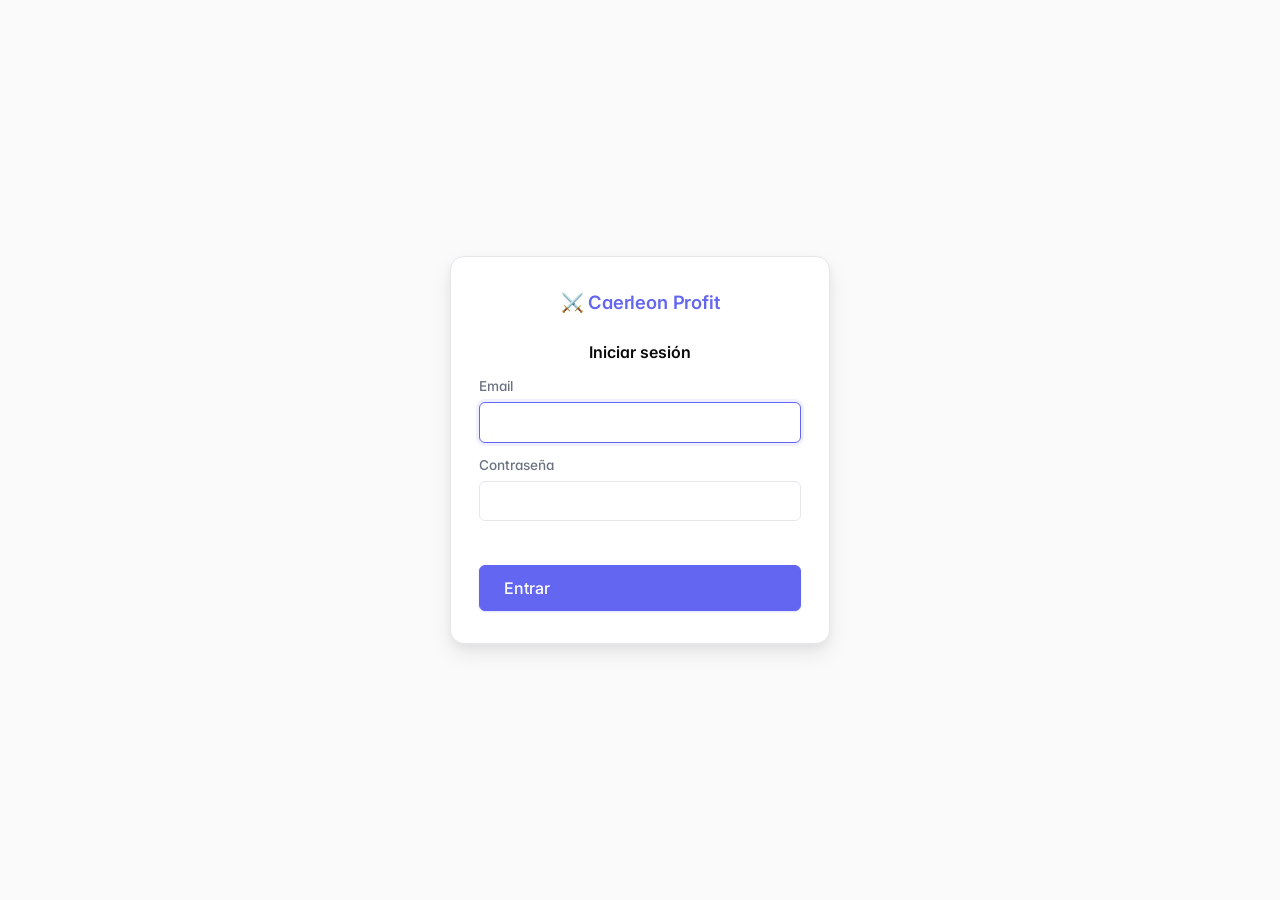
==== commit b98a5b92: "Login y datos en Supabase (v6.0) - Login con Supabase Auth; registro público cerrado. - Los datos pa" ====
--- a/index.html
+++ b/index.html
@@ -6,14 +6,66 @@
 <title>Calculadora de Profit de Caerleon</title>
 <link rel="stylesheet" href="styles.css">
 <script src="chart.umd.min.js"></script>
+<script src="vendor/supabase.umd.js"></script>
+<script src="config.js?v=6.0"></script>
+<script src="js/cloud-core.js?v=6.0"></script>
+<script src="js/cloud-ui.js?v=6.0"></script>
 </head>
-<body>
+<body data-screen="loading">
+
+<!-- ========== ARRANQUE: carga / configuración / login / error ========== -->
+<div class="boot-screen" id="bootScreen">
+  <div class="boot-card">
+    <div class="boot-brand">⚔️ <span>Caerleon Profit</span></div>
+
+    <!-- Cargando -->
+    <div class="boot-panel" data-panel="loading">
+      <div class="boot-spinner" aria-hidden="true"></div>
+      <p class="hint" id="bootLoadingMsg">Cargando tus datos…</p>
+    </div>
+
+    <!-- Falta configurar Supabase -->
+    <div class="boot-panel" data-panel="setup">
+      <h2>Falta conectar Supabase</h2>
+      <p class="hint">
+        Abre <code>config.js</code> y pega la <strong>Project URL</strong> y la clave
+        <strong>anon / publishable</strong> de tu proyecto
+        (Supabase → Project Settings → API).
+      </p>
+    </div>
+
+    <!-- Login -->
+    <div class="boot-panel" data-panel="login">
+      <form id="loginForm" class="login-form" autocomplete="on">
+        <h2>Iniciar sesión</h2>
+        <label class="label" for="loginEmail">Email</label>
+        <input class="input" type="email" id="loginEmail" autocomplete="username" required>
+        <label class="label" for="loginPassword">Contraseña</label>
+        <input class="input" type="password" id="loginPassword" autocomplete="current-password" required>
+        <p class="login-error" id="loginError" role="alert"></p>
+        <button type="submit" class="btn btn-primary btn-large" id="loginSubmit">Entrar</button>
+      </form>
+    </div>
+
+    <!-- Error de carga -->
+    <div class="boot-panel" data-panel="error">
+      <h2>Algo salió mal</h2>
+      <p class="hint" id="bootErrorMsg"></p>
+      <button type="button" class="btn btn-primary" id="bootRetry">Reintentar</button>
+    </div>
+  </div>
+</div>
+
 <div class="app">
   <!-- ========== HEADER ========== -->
   <header class="header">
     <div class="header-inner">
       <h1>⚔️ Caerleon Profit Calculator <small id="appVersion" style="font-size:0.5em;color:var(--accent);font-weight:400;"></small></h1>
-      <button id="themeToggle" class="icon-btn" title="Cambiar tema">🌓</button>
+      <div class="header-actions">
+        <span class="sync-status idle" data-cloud-status title="Estado de la nube"><span class="dot"></span><span class="txt">Conectando…</span></span>
+        <button id="themeToggle" class="icon-btn" title="Cambiar tema">🌓</button>
+        <button class="icon-btn" data-action="logout" title="Cerrar sesión">🚪</button>
+      </div>
     </div>
     <nav class="tabs">
       <button class="tab active" data-tab="calc">Calculadora</button>
@@ -346,11 +398,10 @@
             </select>
             <select id="regFilterEstado">
               <option value="">Todos los estados</option>
-              <option>🟢 Excelente</option>
-              <option>🟡 Buena</option>
-              <option>🔵 Bulk Win</option>
-              <option>🟠 Marginal</option>
-              <option>🔴 Pérdida</option>
+              <option value="vendido">✅ Vendido</option>
+              <option value="pendiente">⏳ Pendiente</option>
+              <option value="fallido">❌ Fallido</option>
+              <option value="crafteado">⚪ Crafteado</option>
             </select>
             <button id="btnLimpiarFiltros" class="btn btn-secondary">Limpiar filtros</button>
           </div>
@@ -476,54 +527,26 @@
 
     <!-- ========== TAB: SETTINGS ========== -->
     <section id="tab-settings" class="tab-content">
-      <!-- ===== SYNC CARD (minimalist) ===== -->
-      <div class="card">
-        <div class="card-header">☁️ Sincronización</div>
-        <div class="card-body">
-          <!-- Connected view: just status pill + auto-sync indicator -->
-          <div id="syncConnectedView" class="hidden">
-            <div class="sync-info">
-              <div class="sync-status-row">
-                <span class="sync-pulse-dot"></span>
-                <span><strong>Auto-sync activo</strong></span>
-              </div>
-              <p class="hint" id="syncConnectedInfo" style="margin: 0.5rem 0 0 0;">
-                Tus datos se guardan automáticamente en este dispositivo y en la nube.
-              </p>
-            </div>
-          </div>
-
-          <!-- Not connected view: token input only -->
-          <div id="syncSetupView">
-            <p class="hint" style="margin-top: 0;">
-              Conecta una vez con GitHub para que tu data se sincronice automáticamente entre dispositivos.
+      <!-- ===== CUENTA Y NUBE ===== -->
+      <div class="card">
+        <div class="card-header">☁️ Cuenta y nube</div>
+        <div class="card-body">
+          <div class="sync-info">
+            <div class="sync-status-row">
+              <span class="sync-pulse-dot"></span>
+              <span>Conectado como <strong data-user-email>—</strong></span>
+            </div>
+            <p class="hint" style="margin: 0.5rem 0 0 0;">
+              Todo se guarda solo en tu cuenta de Supabase y aparece al instante en tus otros dispositivos.
             </p>
-            <details class="gist-help" style="margin-top: 0.75rem;">
-              <summary>📖 ¿Cómo conecto? (click aquí)</summary>
-              <ol class="hint" style="margin-top: 0.5rem; padding-left: 1.2rem; line-height: 1.7;">
-                <li>Ve a <a href="https://github.com/settings/tokens/new?scopes=gist&description=Caerleon%20Profit%20Calculator" target="_blank" rel="noopener">github.com/settings/tokens/new</a></li>
-                <li>Marca solo el scope <code>gist</code> (ya viene marcado)</li>
-                <li>Click <strong>Generate token</strong> y cópialo (empieza con <code>ghp_...</code>)</li>
-                <li>Pégalo abajo. Solo lo haces una vez.</li>
-              </ol>
-            </details>
-            <div class="form-grid" style="margin-top: 1rem;">
-              <div>
-                <label for="ghToken" class="label">GitHub Token</label>
-                <input type="password" id="ghToken" class="input" placeholder="ghp_xxxxxxxxxxxxxxxxxxxx" autocomplete="off">
-              </div>
-              <div>
-                <label for="ghGistId" class="label">Gist ID (opcional)</label>
-                <input type="text" id="ghGistId" class="input" placeholder="se crea automáticamente">
-              </div>
-            </div>
-            <div class="row" style="margin-top: 1rem;">
-              <button id="btnSyncSave" class="btn btn-primary">🔗 Conectar</button>
-            </div>
-          </div>
-
-          <!-- Hidden status indicator (used internally) -->
-          <div id="syncStatus" class="hidden"></div>
+            <div style="margin-top: 0.5rem;">
+              <span class="sync-status idle" data-cloud-status><span class="dot"></span><span class="txt">Conectando…</span></span>
+            </div>
+          </div>
+          <div class="row gap-2 wrap" style="margin-top: 1rem;">
+            <button id="btnCloudReload" class="btn btn-secondary btn-sm">🔄 Recargar desde la nube</button>
+            <button class="btn btn-secondary btn-sm" data-action="logout">🚪 Cerrar sesión</button>
+          </div>
         </div>
       </div>
 
@@ -532,7 +555,7 @@
         <div class="card-header">💾 Respaldo Local</div>
         <div class="card-body">
           <p class="hint" style="margin: 0;">
-            Tus datos se guardan automáticamente en este navegador.
+            Además de la nube, se guarda una copia en este navegador.
           </p>
           <div id="storageInfo" class="hint" style="margin-top: 0.5rem;"></div>
           <div id="backupRestoreArea" class="hidden" style="margin-top: 0.75rem;">
@@ -549,11 +572,7 @@
             <button id="btnExport" class="btn btn-secondary btn-sm">📤 Exportar JSON</button>
             <button id="btnImport" class="btn btn-secondary btn-sm">📥 Importar JSON</button>
             <input type="file" id="fileImport" accept=".json" style="display:none">
-            <button id="btnSyncTest" class="btn btn-secondary btn-sm">🔌 Probar conexión</button>
-            <button id="btnSyncNow" class="btn btn-secondary btn-sm">⬆️ Forzar push</button>
-            <button id="btnSyncPull" class="btn btn-secondary btn-sm">⬇️ Forzar pull</button>
-            <button id="btnSyncDisconnect" class="btn btn-danger btn-sm">🔌 Desconectar nube</button>
-            <button id="btnClear" class="btn btn-danger btn-sm">🗑️ Borrar todo local</button>
+            <button id="btnClear" class="btn btn-danger btn-sm">🗑️ Borrar todo</button>
           </div>
         </div>
       </details>
@@ -573,6 +592,6 @@
 
 <div id="toast" class="toast"></div>
 
-<script src="app.js?v=5.3"></script>
+<script src="app.js?v=6.0"></script>
 </body>
 </html>
--- a/styles.css
+++ b/styles.css
@@ -1721,3 +1721,161 @@
   margin-top: 0;
   margin-bottom: 1rem;
 }
+
+/* =====================================================
+   NUBE (Supabase): pantallas de arranque, login y estado
+   Usa los mismos tokens y curvas de animación del resto.
+   ===================================================== */
+
+/* Qué se ve según la etapa: loading | setup | login | error | app */
+body:not([data-screen="app"]) .app { display: none; }
+body[data-screen="app"] .boot-screen { display: none; }
+.boot-panel { display: none; }
+body[data-screen="loading"] .boot-panel[data-panel="loading"],
+body[data-screen="setup"]   .boot-panel[data-panel="setup"],
+body[data-screen="login"]   .boot-panel[data-panel="login"],
+body[data-screen="error"]   .boot-panel[data-panel="error"] {
+  display: block;
+  animation: tab-in var(--dur-card) var(--ease-out);
+}
+body[data-screen="app"] .app { animation: tab-in var(--dur-modal) var(--ease-out); }
+
+.boot-screen {
+  min-height: 100vh;
+  display: flex;
+  align-items: center;
+  justify-content: center;
+  padding: 1.5rem;
+}
+
+.boot-card {
+  width: 100%;
+  max-width: 380px;
+  background: var(--bg-card);
+  border: 1px solid var(--border);
+  border-radius: var(--radius-lg);
+  box-shadow: var(--shadow-lg);
+  padding: 2rem 1.75rem;
+  text-align: center;
+  animation: boot-card-in var(--dur-modal) var(--ease-drawer);
+}
+
+@keyframes boot-card-in {
+  from { opacity: 0; transform: translateY(12px) scale(0.98); }
+  to   { opacity: 1; transform: translateY(0) scale(1); }
+}
+
+.boot-brand {
+  font-size: 1.15rem;
+  font-weight: 600;
+  letter-spacing: -0.01em;
+  margin-bottom: 1.5rem;
+}
+.boot-brand span { color: var(--accent); }
+
+.boot-card h2 {
+  font-size: 1rem;
+  font-weight: 600;
+  margin-bottom: 0.75rem;
+}
+
+.boot-card code {
+  background: var(--bg-subtle);
+  padding: 1px 5px;
+  border-radius: 4px;
+  font-size: 0.85em;
+}
+
+.boot-spinner {
+  width: 32px;
+  height: 32px;
+  margin: 0.5rem auto 1rem;
+  border-radius: 50%;
+  border: 3px solid var(--accent-dim);
+  border-top-color: var(--accent);
+  animation: boot-spin 0.8s linear infinite;
+}
+@keyframes boot-spin { to { transform: rotate(360deg); } }
+
+.login-form { text-align: left; }
+.login-form h2 { text-align: center; }
+.login-form .label { margin-top: 0.75rem; }
+
+.login-form input[type="email"],
+.login-form input[type="password"] {
+  background: var(--bg-input);
+  border: 1px solid var(--border);
+  border-radius: var(--radius-sm);
+  padding: 0.6rem 0.75rem;
+  color: var(--text-primary);
+  font-size: 0.95rem;
+  font-family: inherit;
+  width: 100%;
+  transition: border-color var(--dur-hover) var(--ease-out),
+              box-shadow var(--dur-hover) var(--ease-out);
+}
+.login-form input:focus {
+  outline: none;
+  border-color: var(--accent);
+  box-shadow: 0 0 0 3px var(--accent-dim);
+}
+
+.login-error {
+  min-height: 1.2em;
+  margin-top: 0.75rem;
+  color: var(--danger);
+  font-size: 0.85rem;
+}
+
+.login-form button:disabled { opacity: 0.7; cursor: progress; }
+
+.login-form.shake { animation: login-shake 320ms var(--ease-out); }
+@keyframes login-shake {
+  0%, 100% { transform: translateX(0); }
+  25%      { transform: translateX(-6px); }
+  50%      { transform: translateX(5px); }
+  75%      { transform: translateX(-3px); }
+}
+
+/* Cabecera: estado de la nube + botones */
+.header-actions {
+  display: flex;
+  align-items: center;
+  gap: 0.5rem;
+}
+.header-actions .sync-status {
+  font-size: 0.75rem;
+  padding: 0.25rem 0.6rem;
+  transition: background-color var(--dur-hover) var(--ease-out),
+              border-color var(--dur-hover) var(--ease-out);
+}
+@media (max-width: 600px) {
+  .header-actions .sync-status .txt { display: none; }
+  .header-actions .sync-status { padding: 0.35rem; }
+}
+
+/* Formulario "Nuevo intento de venta": la regla general `select.input
+   { display: none }` ocultaba Comprador y Estado, así que toda venta quedaba
+   como "Vendido" en Mercado Negro. Aquí se muestran y se les da el mismo
+   estilo que al resto de campos (también a fecha, hora y notas). */
+.modal-content select.input { display: block; }
+.modal-content .input {
+  background-color: var(--bg-input);
+  border: 1px solid var(--border);
+  border-radius: var(--radius-sm);
+  padding: 0.55rem 0.75rem;
+  color: var(--text-primary);
+  font-size: 0.9rem;
+  font-family: inherit;
+  width: 100%;
+  transition: border-color var(--dur-hover) var(--ease-out),
+              box-shadow var(--dur-hover) var(--ease-out);
+}
+.modal-content select.input { padding-right: 2.5rem; }
+.modal-content textarea.input { resize: vertical; }
+.modal-content .input:focus {
+  outline: none;
+  border-color: var(--accent);
+  box-shadow: 0 0 0 3px var(--accent-dim);
+}
+[data-theme="dark"] .modal-content .input { color-scheme: dark; }
